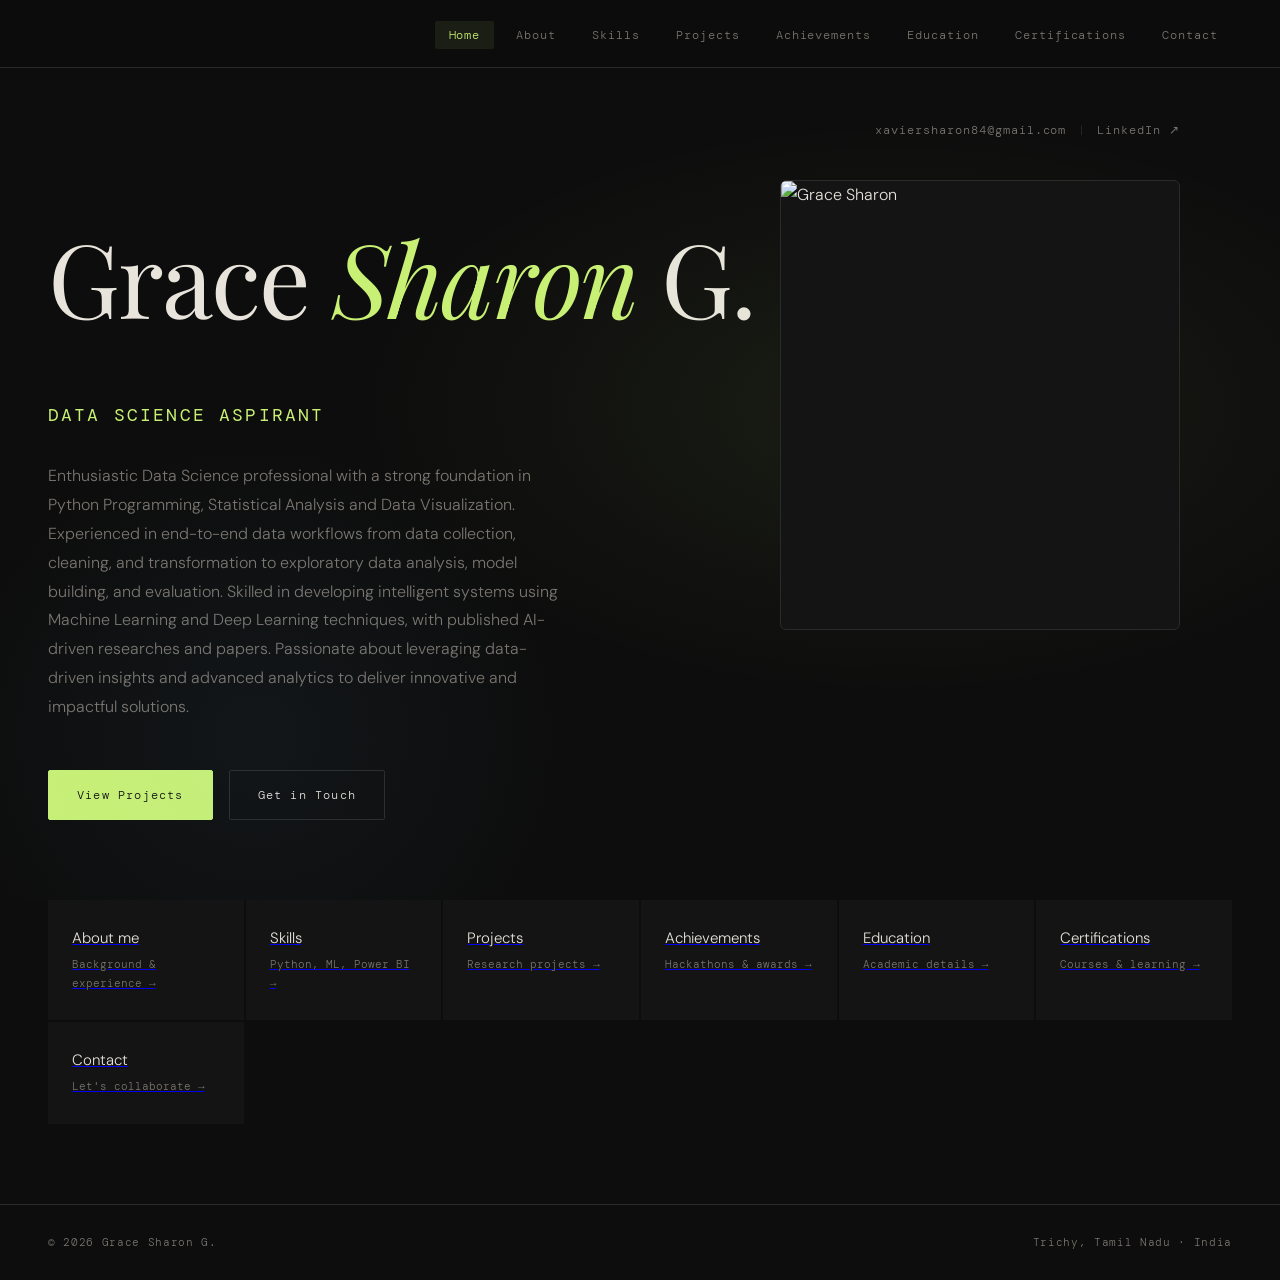
==== index.html @ ab7e4d13 "Add files via upload" ====
<!DOCTYPE html>
<html lang="en">
<head>
<meta charset="UTF-8">
<meta name="viewport" content="width=device-width, initial-scale=1.0">
<title>Grace Sharon — Data Science Portfolio</title>
<link rel="stylesheet" href="style.css">
</head>
<body>

<nav>
  <div></div>

  <button class="nav-hamburger" onclick="toggleMenu()" aria-label="Menu">
    <span></span><span></span><span></span>
  </button>

  <ul class="nav-links" id="nav-links">
    <li><a href="index.html" class="active">Home</a></li>
    <li><a href="about.html">About</a></li>
    <li><a href="skills.html">Skills</a></li>
    <li><a href="projects.html">Projects</a></li>
    <li><a href="achievements.html">Achievements</a></li>
    <li><a href="education.html">Education</a></li>
    <li><a href="certifications.html">Certifications</a></li>
    <li><a href="contact.html">Contact</a></li>
  </ul>
</nav>

<div class="page">
  <section class="hero">
    <div class="hero-bg"></div>

    <h1>
      Grace <em>Sharon</em> G.<br>
      <span style="font-size:18px; font-family:var(--mono); color:var(--accent); letter-spacing:0.12em;">
        DATA SCIENCE ASPIRANT
      </span>
    </h1>

    <p class="hero-desc">
      Enthusiastic Data Science professional with a strong foundation in Python Programming, Statistical Analysis and
      Data Visualization. Experienced in end-to-end data workflows from data collection, cleaning, and transformation
      to exploratory data analysis, model building, and evaluation. Skilled in developing intelligent systems using
      Machine Learning and Deep Learning techniques, with published AI-driven researches and papers. Passionate
      about leveraging data-driven insights and advanced analytics to deliver innovative and impactful solutions.
    </p>

    <div class="hero-actions">
      <a href="projects.html" class="btn btn-primary">View Projects</a>
      <a href="contact.html" class="btn btn-secondary">Get in Touch</a>
    </div>

    <!-- ✅ INLINE CONTACT -->
    <div class="hero-contact">
      <a href="mailto:xaviersharon84@gmail.com">xaviersharon84@gmail.com</a>
      <span>|</span>
      <a href="https://www.linkedin.com/in/grace-sharon-g2004/" target="_blank">
        LinkedIn ↗
      </a>
    </div>

    <!-- IMAGE -->
    <div class="hero-image">
      <img src="profile.jpg" alt="Grace Sharon">
    </div>

  </section>

  <section style="padding: 0 48px 80px; display: grid; grid-template-columns: repeat(auto-fit, minmax(180px, 1fr)); gap: 2px;">
    <a href="about.html" class="card">
      <div class="card-title">About me</div>
      <div class="card-sub">Background & experience →</div>
    </a>
    <a href="skills.html" class="card">
      <div class="card-title">Skills</div>
      <div class="card-sub">Python, ML, Power BI →</div>
    </a>
    <a href="projects.html" class="card">
      <div class="card-title">Projects</div>
      <div class="card-sub">Research projects →</div>
    </a>
    <a href="achievements.html" class="card">
      <div class="card-title">Achievements</div>
      <div class="card-sub">Hackathons & awards →</div>
    </a>
    <a href="education.html" class="card">
      <div class="card-title">Education</div>
      <div class="card-sub">Academic details →</div>
    </a>
    <a href="certifications.html" class="card">
      <div class="card-title">Certifications</div>
      <div class="card-sub">Courses & learning →</div>
    </a>
    <a href="contact.html" class="card">
      <div class="card-title">Contact</div>
      <div class="card-sub">Let's collaborate →</div>
    </a>
  </section>
</div>

<footer>
  <div class="footer-copy">© 2026 Grace Sharon G.</div>
  <div class="footer-copy">Trichy, Tamil Nadu · India</div>
</footer>

<script>
function toggleMenu() {
  document.getElementById('nav-links').classList.toggle('open');
}

const reveals = document.querySelectorAll('.reveal');
const obs = new IntersectionObserver(entries => {
  entries.forEach((e,i) => {
    if(e.isIntersecting){
      setTimeout(()=>e.target.classList.add('visible'),i*80);
      obs.unobserve(e.target);
    }
  });
}, { threshold: 0.1 });

reveals.forEach(el => obs.observe(el));
</script>

</body>
</html>
---- style.css ----
@import url('https://fonts.googleapis.com/css2?family=Playfair+Display:ital,wght@0,400;0,700;1,400&family=DM+Mono:wght@300;400;500&family=DM+Sans:wght@300;400;500&display=swap');

:root {
  --bg: #0d0d0d;
  --surface: #141414;
  --surface2: #1c1c1c;
  --border: #2a2a2a;
  --text: #e8e4dc;
  --muted: #7a7570;
  --accent: #c8f075;
  --accent2: #75c8f0;
  --accent3: #f0a875;
  --serif: 'Playfair Display', Georgia, serif;
  --mono: 'DM Mono', monospace;
  --sans: 'DM Sans', sans-serif;
}

*, *::before, *::after { box-sizing: border-box; margin: 0; padding: 0; }
html { scroll-behavior: smooth; }

body {
  background: var(--bg);
  color: var(--text);
  font-family: var(--sans);
  font-weight: 300;
  line-height: 1.7;
  overflow-x: hidden;
  min-height: 100vh;
}

/* ── NAV ── */
nav {
  position: fixed; top: 0; left: 0; right: 0; z-index: 100;
  display: flex; justify-content: space-between; align-items: center;
  padding: 20px 48px;
  border-bottom: 1px solid var(--border);
  background: rgba(13,13,13,0.9);
  backdrop-filter: blur(14px);
}

.nav-logo {
  font-family: var(--mono);
  font-size: 13px;
  color: var(--accent);
  letter-spacing: 0.1em;
  text-decoration: none;
}

.nav-links { display: flex; gap: 8px; list-style: none; }

.nav-links a {
  font-family: var(--mono);
  font-size: 12px;
  color: var(--muted);
  text-decoration: none;
  letter-spacing: 0.08em;
  padding: 6px 14px;
  border-radius: 2px;
  transition: all 0.2s;
}

.nav-links a:hover { color: var(--text); }
.nav-links a.active {
  color: var(--accent);
  background: rgba(200,240,117,0.08);
}

.nav-hamburger {
  display: none;
  flex-direction: column; gap: 5px;
  cursor: pointer; background: none; border: none; padding: 4px;
}
.nav-hamburger span {
  display: block; width: 22px; height: 1px; background: var(--text);
  transition: all 0.3s;
}

/* ── PAGE WRAPPER ── */
.page {
  padding-top: 80px;
  min-height: 100vh;
}

/* ── HERO (index) ── */
.hero {
  min-height: calc(100vh - 80px);
  display: flex; flex-direction: column; justify-content: flex-end;
  padding: 0 48px 80px;
  position: relative; overflow: hidden;
}

.hero-bg {
  position: absolute; inset: 0;
  background:
    radial-gradient(ellipse 60% 50% at 70% 40%, rgba(200,240,117,0.07) 0%, transparent 70%),
    radial-gradient(ellipse 40% 60% at 20% 80%, rgba(117,200,240,0.05) 0%, transparent 60%);
  pointer-events: none;
}

.hero-tag {
  font-family: var(--mono); font-size: 12px;
  color: var(--accent); letter-spacing: 0.15em;
  margin-bottom: 24px;
  display: flex; align-items: center; gap: 10px;
}
.hero-tag::before {
  content: ''; display: inline-block;
  width: 28px; height: 1px; background: var(--accent);
}

.hero h1 {
  font-family: var(--serif);
  font-size: clamp(52px, 8vw, 104px);
  font-weight: 400; line-height: 1.0; letter-spacing: -0.02em;
  margin-bottom: 32px;
}
.hero h1 em { font-style: italic; color: var(--accent); }

.hero-desc {
  max-width: 520px; font-size: 16px;
  color: var(--muted); line-height: 1.8; margin-bottom: 48px;
}

.hero-actions { display: flex; gap: 16px; flex-wrap: wrap; }

.hero-stats {
  position: absolute; right: 48px; bottom: 80px;
  display: flex; flex-direction: column; gap: 28px; text-align: right;
}
.stat-num {
  font-family: var(--serif); font-size: 38px;
  font-weight: 700; color: var(--accent); line-height: 1;
}
.stat-label {
  font-family: var(--mono); font-size: 11px;
  color: var(--muted); letter-spacing: 0.1em;
}

/* ── BUTTONS ── */
.btn {
  font-family: var(--mono); font-size: 12px;
  letter-spacing: 0.1em; padding: 14px 28px;
  border-radius: 2px; cursor: pointer;
  text-decoration: none; transition: all 0.2s; display: inline-block;
}
.btn-primary {
  background: var(--accent); color: #0d0d0d;
  border: 1px solid var(--accent);
}
.btn-primary:hover { background: transparent; color: var(--accent); }
.btn-secondary {
  background: transparent; color: var(--text);
  border: 1px solid var(--border);
}
.btn-secondary:hover { border-color: var(--text); }

/* ── INNER PAGE HEADER ── */
.page-header {
  padding: 64px 48px 48px;
  border-bottom: 1px solid var(--border);
}
.page-eyebrow {
  font-family: var(--mono); font-size: 11px;
  color: var(--accent); letter-spacing: 0.15em; margin-bottom: 12px;
}
.page-title {
  font-family: var(--serif);
  font-size: clamp(40px, 5vw, 64px);
  font-weight: 400; letter-spacing: -0.02em;
}
.page-title em { font-style: italic; color: var(--accent); }

/* ── CONTENT AREA ── */
.content { padding: 48px; }

/* ── REVEAL ANIMATION ── */
.reveal {
  opacity: 0; transform: translateY(22px);
  transition: opacity 0.65s ease, transform 0.65s ease;
}
.reveal.visible { opacity: 1; transform: none; }

/* ── CARDS / GRID ── */
.grid-2 { display: grid; grid-template-columns: 1fr 1fr; gap: 2px; }
.grid-3 { display: grid; grid-template-columns: repeat(3, 1fr); gap: 2px; }
.grid-auto { display: grid; grid-template-columns: repeat(auto-fit, minmax(240px, 1fr)); gap: 2px; }

.card {
  background: var(--surface); padding: 28px 24px;
  transition: background 0.2s;
}
.card:hover { background: var(--surface2); }

.card-label {
  font-family: var(--mono); font-size: 11px;
  color: var(--accent); letter-spacing: 0.12em; margin-bottom: 14px;
}
.card-title { font-size: 15px; color: var(--text); margin-bottom: 6px; line-height: 1.4; }
.card-sub { font-family: var(--mono); font-size: 11px; color: var(--muted); }

/* WINNER badge */
.badge-winner {
  display: inline-block;
  font-family: var(--mono); font-size: 9px;
  letter-spacing: 0.15em; color: #0d0d0d;
  background: var(--accent); padding: 3px 8px; border-radius: 2px;
  margin-bottom: 10px;
}

/* LIST ROWS */
.list-row {
  display: grid; grid-template-columns: 120px 1fr auto;
  gap: 32px; align-items: start;
  padding: 28px 0; border-bottom: 1px solid var(--border);
}
.list-row-meta {
  font-family: var(--mono); font-size: 12px;
  color: var(--muted); padding-top: 4px;
}
.list-row-title {
  font-family: var(--serif); font-size: 22px;
  font-weight: 400; margin-bottom: 8px; transition: color 0.2s;
}
.list-row:hover .list-row-title { color: var(--accent); }
.list-row-desc { font-size: 14px; color: var(--muted); line-height: 1.7; max-width: 580px; }
.list-row-arrow { font-size: 20px; color: var(--border); padding-top:4px; transition: color 0.2s; }
.list-row:hover .list-row-arrow { color: var(--accent); }

/* TAGS */
.tags { display: flex; gap: 8px; flex-wrap: wrap; margin-top: 14px; }
.tag {
  font-family: var(--mono); font-size: 11px;
  padding: 4px 10px; border: 1px solid var(--border);
  color: var(--muted); letter-spacing: 0.08em; border-radius: 2px;
}

/* SKILL LIST */
.skill-list { list-style: none; display: flex; flex-direction: column; gap: 8px; }
.skill-list li {
  font-size: 14px; color: var(--muted);
  display: flex; align-items: center; gap: 8px; transition: color 0.2s;
}
.skill-list li:hover { color: var(--text); }
.skill-list li::before { content: '·'; color: var(--accent); font-size: 20px; line-height: 0; }

/* DETAIL ROW */
.detail-row {
  display: flex; justify-content: space-between; align-items: baseline;
  padding: 14px 0; border-bottom: 1px solid var(--border); font-size: 14px;
}
.detail-label { font-family: var(--mono); font-size: 11px; color: var(--muted); letter-spacing: 0.1em; }
.detail-value { color: var(--text); }

/* FOOTER */
footer {
  padding: 28px 48px;
  border-top: 1px solid var(--border);
  display: flex; justify-content: space-between; align-items: center;
  margin-top: auto;
}
.footer-copy { font-family: var(--mono); font-size: 11px; color: var(--muted); letter-spacing: 0.06em; }

/* CONTACT LINKS */
.contact-link {
  display: flex; justify-content: space-between; align-items: center;
  padding: 18px 0; border-bottom: 1px solid var(--border);
  text-decoration: none; color: var(--text); transition: all 0.2s;
}
.contact-link:hover { padding-left: 8px; }
.contact-link:hover .cl-label { color: var(--accent); }
.cl-label { font-size: 15px; transition: color 0.2s; }
.cl-value { font-family: var(--mono); font-size: 12px; color: var(--muted); }

/* ── RESPONSIVE ── */
@media (max-width: 768px) {
  nav { padding: 16px 24px; }
  .nav-links { display: none; flex-direction: column; position: absolute; top: 61px; left: 0; right: 0; background: var(--bg); border-bottom: 1px solid var(--border); padding: 16px 24px; gap: 4px; }
  .nav-links.open { display: flex; }
  .nav-hamburger { display: flex; }
  .hero { padding: 0 24px 60px; }
  .hero-stats { display: none; }
  .page-header { padding: 40px 24px 32px; }
  .content { padding: 32px 24px; }
  .grid-2 { grid-template-columns: 1fr; }
  .grid-3 { grid-template-columns: 1fr; }
  .list-row { grid-template-columns: 1fr; gap: 10px; }
  .list-row-arrow { display: none; }
  footer { flex-direction: column; gap: 8px; text-align: center; padding: 24px; }
}
/* HERO IMAGE */
.hero-image {
  position: absolute;
  top: 100px;
  right: 100px;
  width: 400px;
  height: 450px;
  overflow: hidden;
  border-radius: 6px;
  border: 1px solid var(--border);
  background: var(--surface);
}

.hero-image img {
  width: 100%;
  height: 100%;
  object-fit: cover;
}

/* Mobile */
@media (max-width: 768px) {
  .hero-image {
    position: static;
    width: 180px;
    height: 220px;
    margin: 40px auto 0;
  }
}
/* HERO CONTACT LINKS */
.hero-contact {
  position: absolute;
  top: 40px;
  right: 100px;
  display: flex;
  flex-direction: column;
  gap: 10px;
  text-align: right;
}

.hero-contact a {
  font-family: var(--mono);
  font-size: 12px;
  color: var(--muted);
  text-decoration: none;
  letter-spacing: 0.08em;
  transition: color 0.2s;
}

.hero-contact a:hover {
  color: var(--accent);
}

/* Mobile */
@media (max-width: 768px) {
  .hero-contact {
    position: static;
    margin-top: 20px;
    text-align: center;
    align-items: center;
  }
}
/* HERO CONTACT LINKS - INLINE */
.hero-contact {
  position: absolute;
  top: 40px;
  right: 100px;
  display: flex;
  flex-direction: row;
  gap: 14px;
  align-items: center;
}

.hero-contact a {
  font-family: var(--mono);
  font-size: 12px;
  color: var(--muted);
  text-decoration: none;
  letter-spacing: 0.08em;
  transition: color 0.2s;
}

.hero-contact a:hover {
  color: var(--accent);
}

.hero-contact span {
  color: var(--border);
  font-size: 12px;
}

/* Mobile */
@media (max-width: 768px) {
  .hero-contact {
    position: static;
    justify-content: center;
    margin-top: 20px;
    gap: 10px;
  }
}
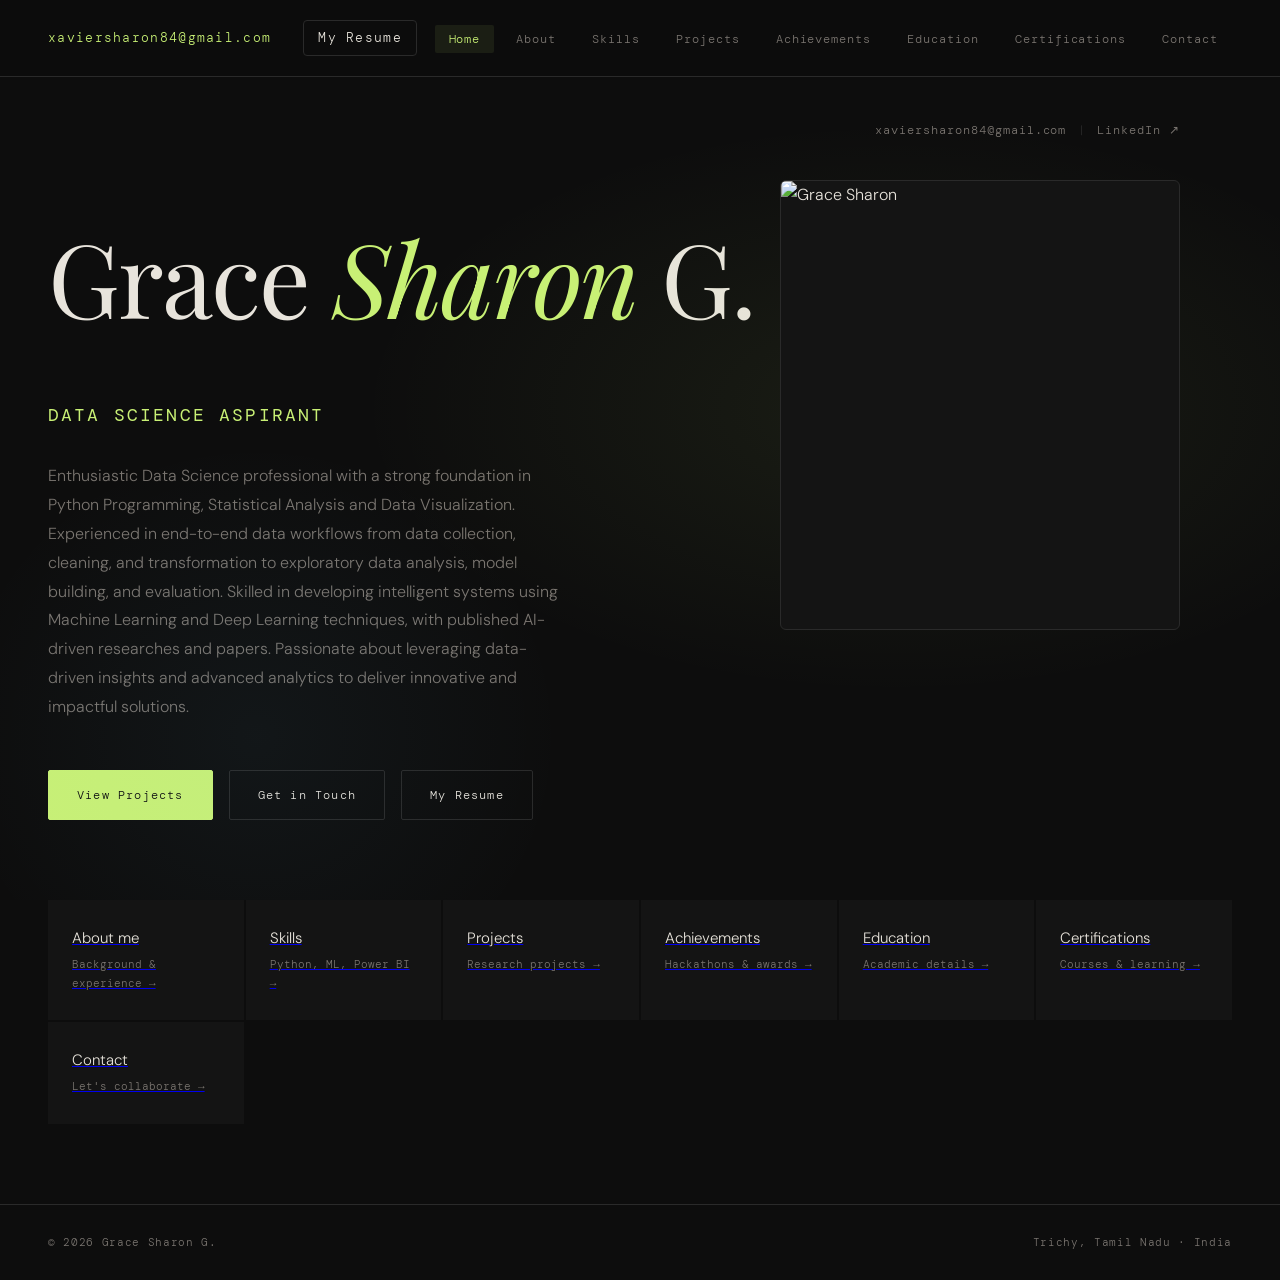
==== commit 7e7f1173: "Add files via upload" ====
--- a/index.html
+++ b/index.html
@@ -1,126 +1,130 @@
-<!DOCTYPE html>
-<html lang="en">
-<head>
-<meta charset="UTF-8">
-<meta name="viewport" content="width=device-width, initial-scale=1.0">
-<title>Grace Sharon — Data Science Portfolio</title>
-<link rel="stylesheet" href="style.css">
-</head>
-<body>
-
-<nav>
-  <div></div>
-
-  <button class="nav-hamburger" onclick="toggleMenu()" aria-label="Menu">
-    <span></span><span></span><span></span>
-  </button>
-
-  <ul class="nav-links" id="nav-links">
-    <li><a href="index.html" class="active">Home</a></li>
-    <li><a href="about.html">About</a></li>
-    <li><a href="skills.html">Skills</a></li>
-    <li><a href="projects.html">Projects</a></li>
-    <li><a href="achievements.html">Achievements</a></li>
-    <li><a href="education.html">Education</a></li>
-    <li><a href="certifications.html">Certifications</a></li>
-    <li><a href="contact.html">Contact</a></li>
-  </ul>
-</nav>
-
-<div class="page">
-  <section class="hero">
-    <div class="hero-bg"></div>
-
-    <h1>
-      Grace <em>Sharon</em> G.<br>
-      <span style="font-size:18px; font-family:var(--mono); color:var(--accent); letter-spacing:0.12em;">
-        DATA SCIENCE ASPIRANT
-      </span>
-    </h1>
-
-    <p class="hero-desc">
-      Enthusiastic Data Science professional with a strong foundation in Python Programming, Statistical Analysis and
-      Data Visualization. Experienced in end-to-end data workflows from data collection, cleaning, and transformation
-      to exploratory data analysis, model building, and evaluation. Skilled in developing intelligent systems using
-      Machine Learning and Deep Learning techniques, with published AI-driven researches and papers. Passionate
-      about leveraging data-driven insights and advanced analytics to deliver innovative and impactful solutions.
-    </p>
-
-    <div class="hero-actions">
-      <a href="projects.html" class="btn btn-primary">View Projects</a>
-      <a href="contact.html" class="btn btn-secondary">Get in Touch</a>
-    </div>
-
-    <!-- ✅ INLINE CONTACT -->
-    <div class="hero-contact">
-      <a href="mailto:xaviersharon84@gmail.com">xaviersharon84@gmail.com</a>
-      <span>|</span>
-      <a href="https://www.linkedin.com/in/grace-sharon-g2004/" target="_blank">
-        LinkedIn ↗
-      </a>
-    </div>
-
-    <!-- IMAGE -->
-    <div class="hero-image">
-      <img src="profile.jpg" alt="Grace Sharon">
-    </div>
-
-  </section>
-
-  <section style="padding: 0 48px 80px; display: grid; grid-template-columns: repeat(auto-fit, minmax(180px, 1fr)); gap: 2px;">
-    <a href="about.html" class="card">
-      <div class="card-title">About me</div>
-      <div class="card-sub">Background & experience →</div>
-    </a>
-    <a href="skills.html" class="card">
-      <div class="card-title">Skills</div>
-      <div class="card-sub">Python, ML, Power BI →</div>
-    </a>
-    <a href="projects.html" class="card">
-      <div class="card-title">Projects</div>
-      <div class="card-sub">Research projects →</div>
-    </a>
-    <a href="achievements.html" class="card">
-      <div class="card-title">Achievements</div>
-      <div class="card-sub">Hackathons & awards →</div>
-    </a>
-    <a href="education.html" class="card">
-      <div class="card-title">Education</div>
-      <div class="card-sub">Academic details →</div>
-    </a>
-    <a href="certifications.html" class="card">
-      <div class="card-title">Certifications</div>
-      <div class="card-sub">Courses & learning →</div>
-    </a>
-    <a href="contact.html" class="card">
-      <div class="card-title">Contact</div>
-      <div class="card-sub">Let's collaborate →</div>
-    </a>
-  </section>
-</div>
-
-<footer>
-  <div class="footer-copy">© 2026 Grace Sharon G.</div>
-  <div class="footer-copy">Trichy, Tamil Nadu · India</div>
-</footer>
-
-<script>
-function toggleMenu() {
-  document.getElementById('nav-links').classList.toggle('open');
-}
-
-const reveals = document.querySelectorAll('.reveal');
-const obs = new IntersectionObserver(entries => {
-  entries.forEach((e,i) => {
-    if(e.isIntersecting){
-      setTimeout(()=>e.target.classList.add('visible'),i*80);
-      obs.unobserve(e.target);
-    }
-  });
-}, { threshold: 0.1 });
-
-reveals.forEach(el => obs.observe(el));
-</script>
-
-</body>
+<!DOCTYPE html>
+<html lang="en">
+<head>
+<meta charset="UTF-8">
+<meta name="viewport" content="width=device-width, initial-scale=1.0">
+<title>Grace Sharon — Data Science Portfolio</title>
+<link rel="stylesheet" href="style.css">
+</head>
+<body>
+
+<nav>
+    <div style="display: flex; gap: 32px; align-items: center;">
+    <a class="nav-logo" href="index.html">xaviersharon84@gmail.com</a>
+    <a class="nav-logo" href="GRACE _SHARON_G_Data_Analyst.pdf" download style="color: var(--text); border: 1px solid var(--border); padding: 6px 14px; border-radius: 4px;">My Resume</a>
+  </div>
+
+  <button class="nav-hamburger" onclick="toggleMenu()" aria-label="Menu">
+    <span></span><span></span><span></span>
+  </button>
+
+  <ul class="nav-links" id="nav-links">
+    <li><a href="index.html" class="active">Home</a></li>
+    <li><a href="about.html">About</a></li>
+    <li><a href="skills.html">Skills</a></li>
+    <li><a href="projects.html">Projects</a></li>
+    <li><a href="achievements.html">Achievements</a></li>
+    <li><a href="education.html">Education</a></li>
+    <li><a href="certifications.html">Certifications</a></li>
+    <li><a href="contact.html">Contact</a></li>
+  </ul>
+</nav>
+
+<div class="page">
+  <section class="hero">
+    <div class="hero-bg"></div>
+
+    <h1>
+      Grace <em>Sharon</em> G.<br>
+      <span style="font-size:18px; font-family:var(--mono); color:var(--accent); letter-spacing:0.12em;">
+        DATA SCIENCE ASPIRANT
+      </span>
+    </h1>
+
+    <p class="hero-desc">
+      Enthusiastic Data Science professional with a strong foundation in Python Programming, Statistical Analysis and
+      Data Visualization. Experienced in end-to-end data workflows from data collection, cleaning, and transformation
+      to exploratory data analysis, model building, and evaluation. Skilled in developing intelligent systems using
+      Machine Learning and Deep Learning techniques, with published AI-driven researches and papers. Passionate
+      about leveraging data-driven insights and advanced analytics to deliver innovative and impactful solutions.
+    </p>
+
+    <div class="hero-actions">
+      <a href="projects.html" class="btn btn-primary">View Projects</a>
+      <a href="contact.html" class="btn btn-secondary">Get in Touch</a>
+      <a href="GRACE _SHARON_G_Data_Analyst.pdf" class="btn btn-secondary" download>My Resume</a>
+    </div>
+
+    <!-- ✅ INLINE CONTACT -->
+    <div class="hero-contact">
+      <a href="mailto:xaviersharon84@gmail.com">xaviersharon84@gmail.com</a>
+      <span>|</span>
+      <a href="https://www.linkedin.com/in/grace-sharon-g2004/" target="_blank">
+        LinkedIn ↗
+      </a>
+    </div>
+
+    <!-- IMAGE -->
+    <div class="hero-image">
+      <img src="https://drive.google.com/thumbnail?id=1J0OTDlfaBTpvkouFx18hNQjQwKBbo_J1&sz=w1000" alt="Grace Sharon">
+    </div>
+
+  </section>
+
+  <section style="padding: 0 48px 80px; display: grid; grid-template-columns: repeat(auto-fit, minmax(180px, 1fr)); gap: 2px;">
+    <a href="about.html" class="card">
+      <div class="card-title">About me</div>
+      <div class="card-sub">Background & experience →</div>
+    </a>
+    <a href="skills.html" class="card">
+      <div class="card-title">Skills</div>
+      <div class="card-sub">Python, ML, Power BI →</div>
+    </a>
+    <a href="projects.html" class="card">
+      <div class="card-title">Projects</div>
+      <div class="card-sub">Research projects →</div>
+    </a>
+    <a href="achievements.html" class="card">
+      <div class="card-title">Achievements</div>
+      <div class="card-sub">Hackathons & awards →</div>
+    </a>
+    <a href="education.html" class="card">
+      <div class="card-title">Education</div>
+      <div class="card-sub">Academic details →</div>
+    </a>
+    <a href="certifications.html" class="card">
+      <div class="card-title">Certifications</div>
+      <div class="card-sub">Courses & learning →</div>
+    </a>
+    <a href="contact.html" class="card">
+      <div class="card-title">Contact</div>
+      <div class="card-sub">Let's collaborate →</div>
+    </a>
+  </section>
+</div>
+
+<footer>
+  <div class="footer-copy">© 2026 Grace Sharon G.</div>
+  <div class="footer-copy">Trichy, Tamil Nadu · India</div>
+</footer>
+
+<script>
+function toggleMenu() {
+  document.getElementById('nav-links').classList.toggle('open');
+}
+
+const reveals = document.querySelectorAll('.reveal');
+const obs = new IntersectionObserver(entries => {
+  entries.forEach((e,i) => {
+    if(e.isIntersecting){
+      setTimeout(()=>e.target.classList.add('visible'),i*80);
+      obs.unobserve(e.target);
+    }
+  });
+}, { threshold: 0.1 });
+
+reveals.forEach(el => obs.observe(el));
+</script>
+
+</body>
 </html>
